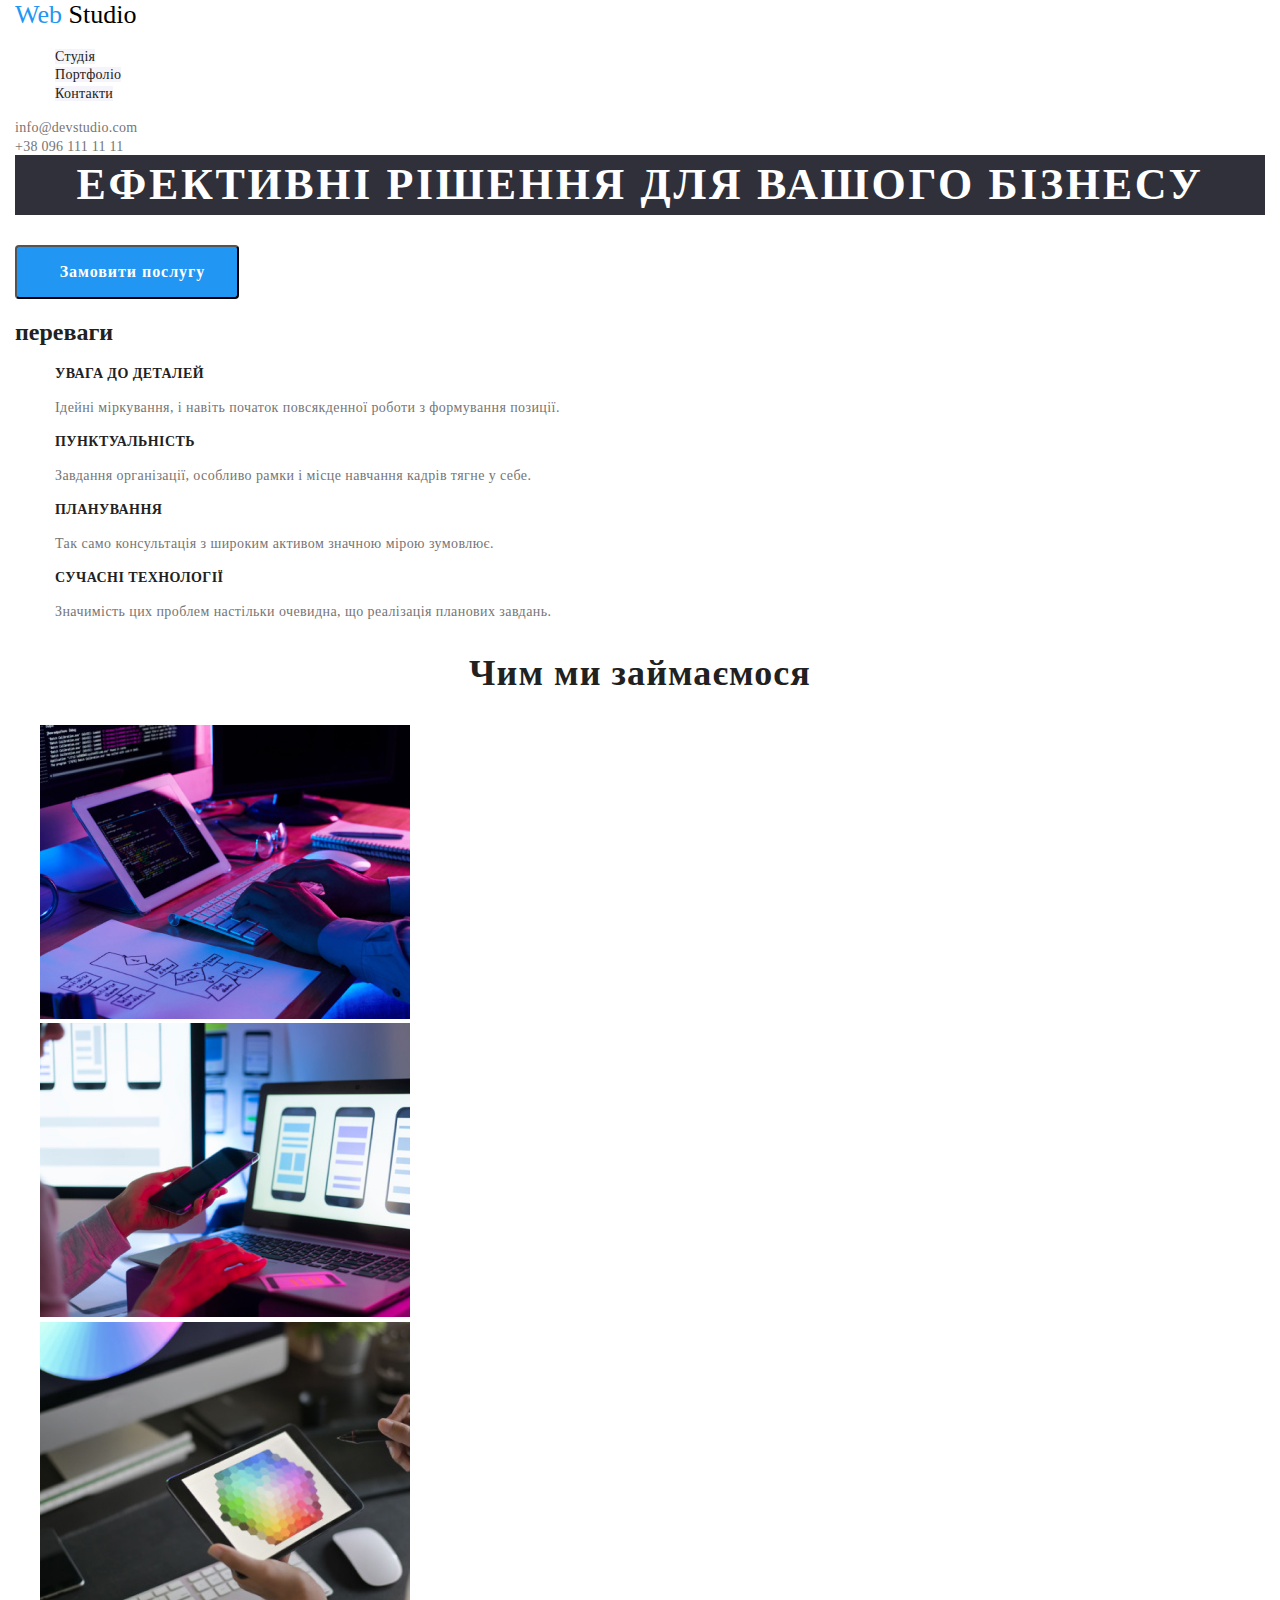
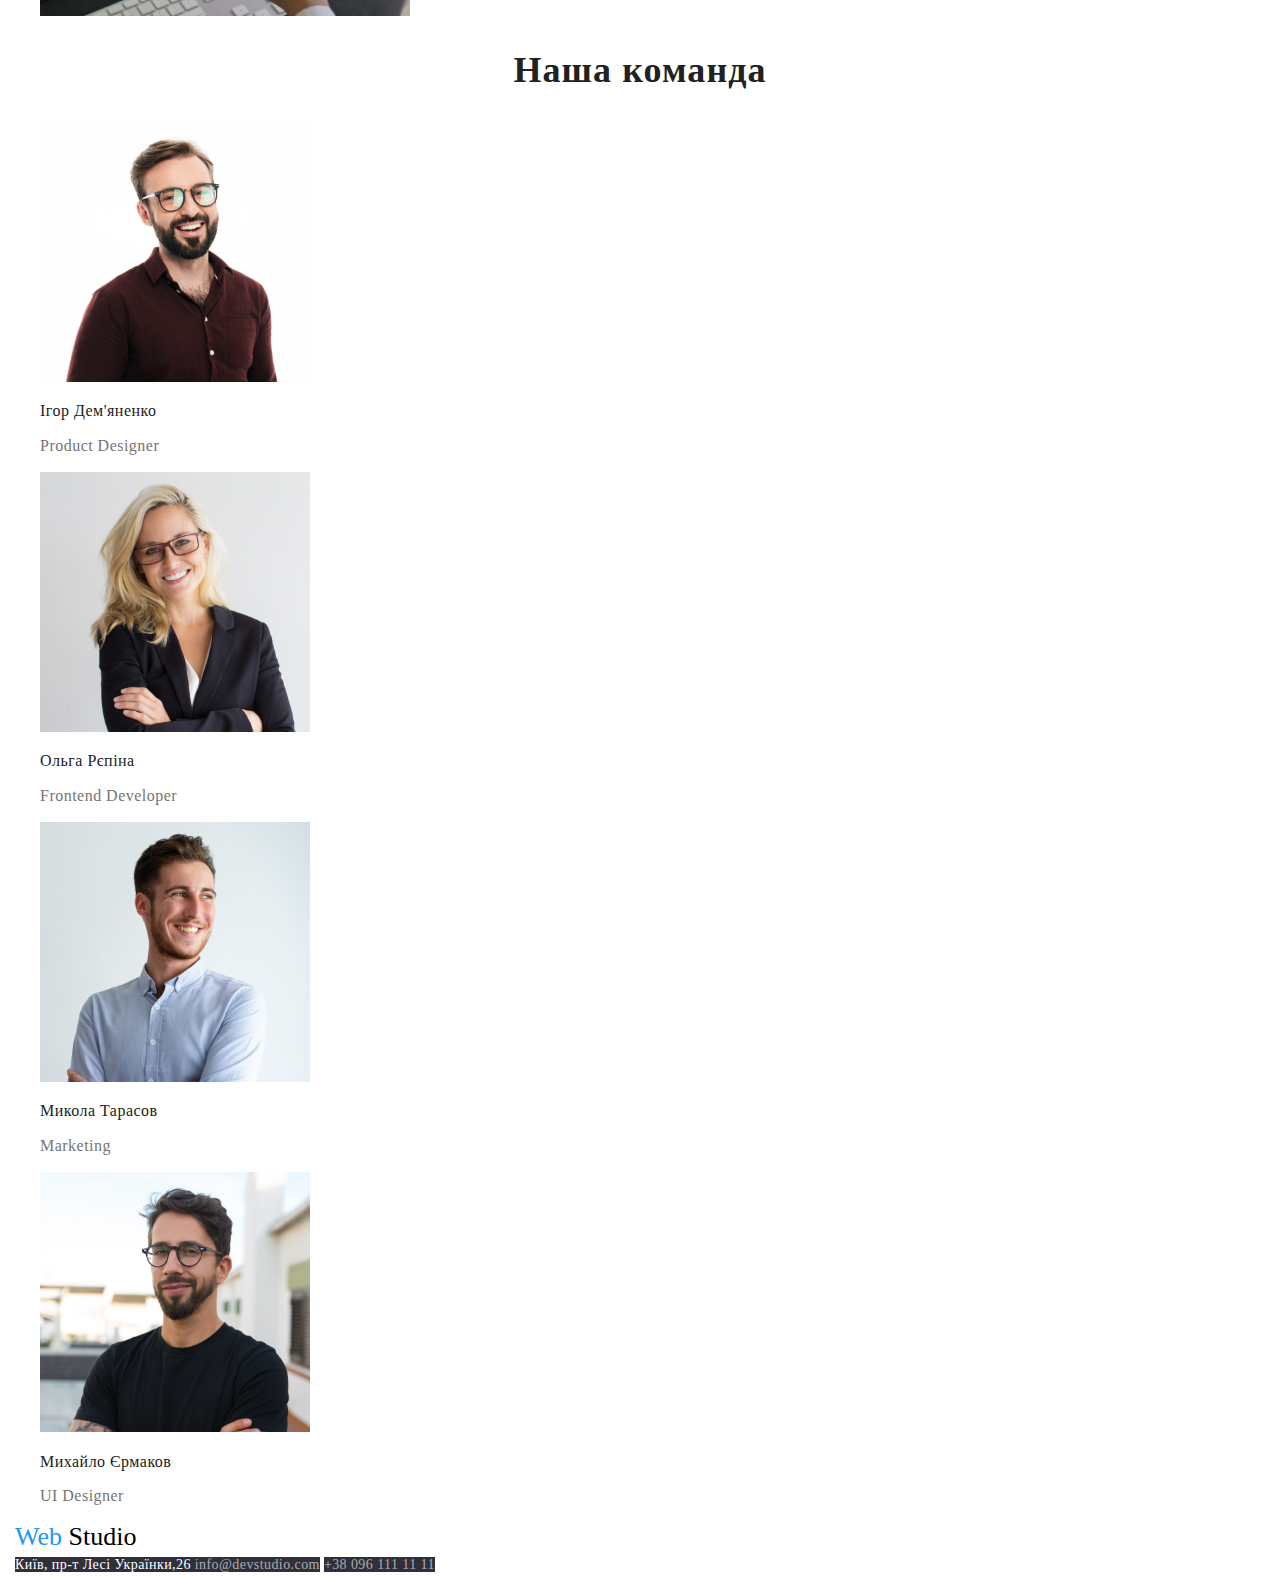
==== index.html @ aa2b613b "updated" ====
<!DOCTYPE html>
<html lang="uk">
  <head>
    <meta charset="UTF-8" />
    <meta http-equiv="X-UA-Compatible" content="IE=edge" />
    <meta name="viewport" content="width=device-width, initial-scale=1.0" />
    <title>студія</title>
    <link href="https://fonts.googleapis.com/css2?family=Raleway:wght@700&family=Roboto:wght@400;500;700;900&display=swap">
    <link rel="stylesheet" href=" https://cdnjs.cloudflare.com/ajax/libs/modern-normalize/1.1.0/modern-normalize.min.css">
    <link rel="stylesheet" href="./css/styles.css">
  </head>
  <body>
    <div class="container">
    <header class="header">
      <nav>
        <a href="/" class="logo-web"> Web <span class="logo-studio"> Studio</span></a>
        
        <ul class="navigation">
          <li><a href="#" class="item">Студія</a></li>
          <li><a href="./portfolio.html" class="item">Портфоліо</a></li>
          <li><a href="#" class="item">Контакти</a></li>
        </ul>
      </nav>
      <ul class="adress-header">
        <li><a href="mailto:" class="adress-item"> info@devstudio.com </a></li>
        <li><a href="tel:+380961111111" class="adress-item">+38 096 111 11 11</a></li>
      </ul>
    </header>
    </div>
    <main>
      <div class="hero">
        <section class="container">
          <h1 class="slogan">Ефективні рішення для вашого бізнесу</h1>
          <button type="button" class="main-button">Замовити послугу</button>
        </section>
      </div>
      <section class="preferens">
        <div class="container" >
        <h2>переваги</h2>
        <ul class="list-style">
          <li>
            <h3 class="caption">УВАГА ДО ДЕТАЛЕЙ</h3>
            <p class="text">Ідейні міркування, і навіть початок повсякденної роботи з формування позиції.</p>
          </li>
          <li>
            <h3 class="caption">ПУНКТУАЛЬНІСТЬ</h3>
            <p class="text">Завдання організації, особливо рамки і місце навчання кадрів тягне у себе.</p>
          </li>
          <li>
            <h3 class="caption">ПЛАНУВАННЯ</h3>
            <p class="text">Так само консультація з широким активом значною мірою зумовлює.</p>
          </li>
          <li>
            <h3 class="caption">СУЧАСНІ ТЕХНОЛОГІЇ</h3>
            <p class="text">Значимість цих проблем настільки очевидна, що реалізація планових завдань.</p>
          </li>
        </ul>
      </section>

      <section class="example">
        <h2 class="subtitle"> Чим ми займаємося</h2>
        <ul class="list-style">
          <li><img src="images/box1.jpg" alt="монітор, клавіатура" width="370" height="294" /></li>
          <li><img src="images/box2.jpg" alt="телефон і ноутбук" width="370" height="294" /></li>
          <li><img src="images/box3.jpg" alt="планшет" width="370" height="294" /></li>
        </ul>
      </section>
      <section class="team">
        <h2 class="submite-text">Наша команда</h2>
        <ul class="list-style">
          <li>
            <img src="images/teamcard1.jpg" alt="ігор дем'яненко" width="270" height="260" />
            <h3 class="headline">Ігор Дем'яненко</h3>
            <p class="headline-text">Product Designer</p>
          </li>
          <li>
            <img src="images/teamcard2.jpg" alt="ольга рєпіна" width="270" height="260" />
            <h3 class="headline">Ольга Рєпіна</h3>
            <p class="headline-text">Frontend Developer</p>
          </li>
          <li>
            <img src="images/teamcard3.jpg" alt="микола тарасов" width="270" height="260" />
            <h3 class="headline">Микола Тарасов</h3>
            <p class="headline-text">Marketing</p>
          </li>
          <li>
            <img src="images/teamcard4.jpg" alt="михайло єрмаков" width="270" height="260" />
            <h3 class="headline">Михайло Єрмаков</h3>
            <p class="headline-text">UI Designer</p>
          </li>
        </ul>
      </section>
    </main>
    </div>
    <footer class="footer">
      <div class="container">
      <a href="/" class="logo-web"> Web <span class="logo-studio"> Studio</span></a>
      <address>
        <a class="item-adress" href="#">Київ, пр-т Лесі Українки,26 </a>
        <a class="item-mail" href="mailto:">info@devstudio.com</a>
        <a class="item-tel" href="tel:+380961111111">+38 096 111 11 11</a>
        </div>
      </address>
    </footer>
   
  </body>
</html>
---- css/styles.css ----
html {
    box-sizing:border-box
}
*,
*::before,
*::after{
    box-sizing:inherit
}


:root { --brand-color: #2196F3; 
    --main-color: #212121;
    --wite-color: #FFFFFF;
}

.container {
    width: 1200;
    padding-left: 15px;
    padding-right: 15px;
    margin: 0;
}
.logo-web {
    color:var(--brand-color);
    font-family: "Raleway";
    font-size: 26px;
    line-height: 1.19;
    text-decoration: none;
    list-style: none;
}
.logo-studio {
    color: #000000;
    font-family: "Raleway"; 
    font-size: 26px;
    line-height: 1.19;
    text-decoration: none;
    list-style: none;
}
.navigation {
    text-decoration: none;
    list-style: none;
}
.navigation .item {
    color:var(--main-color);
    font-style: normal;
    font-weight: 500;
    font-size: 14px;
    line-height: 1.14;
    letter-spacing: 0.02em;    
}
.navigation .item:hover {
    color: var(--wite-color); 
    background-color: var(--brand-color);
 }
.navigation .item:focus {
    color: var(--wite-color);
    background-color: var(--brand-color); 
}
.adress-header{
    text-decoration: none;
    list-style: none;
    margin: 0;
    padding: 0;
}

.adress-header .adress-item {
    color: #757575;
    font-family: "Roboto";
    font-style: normal;
    font-size: 14px;
    line-height: 1.14;
    letter-spacing: 0.02em;
    font-weight: 500;
    text-decoration: none;
    list-style: none;
}

.adress-header .adress-item:hover {
    color: var(--brand-color);
}
.adress-header .adress-item:focus {
    color: var(--brand-color);
}
body {
    color: var(--main-color);
    font-family: "Roboto";
    sans-serif;
    margin: 0;
}

.slogan {
    color: var(--wite-color);
    background-color:
    #2F303A; 
    font-size: 44px;
    line-height: 1.36;
    text-align: center;
    letter-spacing: 0.06em;
    text-transform: uppercase;
    margin-top: 0;
    margin-bottom: 30px;
}
.main-button {
    color: var(--wite-color);
    background-color: var(--brand-color);
    cursor: pointer;
    font-size: 16px;
    font-weight: 700;
    line-height: 1.87;
    display: flex;
    align-items: center;
    text-align: center;
    letter-spacing: 0.06em;
    border-radius: 4px;
    padding-top: 10px;
    padding-right: 32px;
    padding-bottom: 10px;
    padding-left: 32pt;
    text-align: center;
}
.main-button:hover {
    color: var(--brand-color);
    background-color: var(--wite-color);
}
.main-button:focus {
    color: var(--brand-color);
    background-color: var(--wite-color);
}
.preferens {
    margin-top: 107px;
    margin-block-end: 0;
    margin-block-start: 0;
}
.list-style {
    list-style: none;  
}

.list {
    text-decoration: none;
}
.caption {
    color: var(--main-color);
    font-size: 14px;
    line-height: 1.14;
    letter-spacing: 0.03em;
    text-transform: uppercase;
    text-decoration: none;
    list-style: none;
}
.text {
    color: #757575;
    font-size: 14px;
    line-height: 1.71;
    letter-spacing: 0.03em;
    text-decoration: none;
    list-style: none;
}
.example {
    margin-top: 118px;
    margin-block-end: 0;
    margin-block-start: 0;
}
.subtitle {
    color: var(--main-color);
    font-size: 36px;
    line-height: 1.16;
    text-align: center;
    letter-spacing: 0.03em;
    text-decoration: none;
    list-style: none;
}
.submite-text {
    color:var(--main-color);
    font-size: 36px;
    line-height: 1.16;
    text-align: center;
    letter-spacing: 0.03em;
    text-decoration: none;
    list-style: none;
}
.team {
margin-top:94px;
margin-block-end: 0;
margin-block-start: 0;

}
 .headline {
    color: var(--main-color);
    font-size: 16px;
    font-weight: 500;
    line-height: 1.18;
    letter-spacing: 0.03em;
    text-decoration: none;
    list-style: none;
}
 .headline-text {
    color: #757575; 
    font-size: 16px;
    font-weight: 400;
    line-height: 1.18;
    letter-spacing: 0.03em;
    
}

button {
    font-family: inherit;
}

.item {
    color: var(--main-color);
    background-color: #F5F4FA;
    cursor: pointer;
    font-size: 16px;
    line-height: 1.62;
    letter-spacing: 0.03em;
    text-decoration: none;
    list-style: none;
}

.item:hover {
    color: var(--wite-color);
    background-color: var(--brand-color);
}

.item:focus {
    color:var(--wite-color);
    background-color: var(--brand-color);
}
.filter .filter-item { 
    color: var(--main-color);
    background-color: 
    #F5F4FA; 
    cursor: pointer;
    font-size: 16px;
    font-weight: 500;
    line-height: 1.62;
    text-align: center;
    letter-spacing: 0.03em;
    border-radius: 4px;
    padding-top: 6px;
    padding-right: 22px;
    padding-bottom: 6px;
    padding-left: 22pt;
    text-align: center;
   
}

.filter .filter-item:hover {
    color: var(--wite-color);
     background-color: var(--brand-color);
}
.filter .filter-item:focus {
    color: var(--wite-color);
    background-color: var(--brand-color);
}
.info .info-title {
    color: var(--main-color);
    font-size: 18px;
    line-height: 2;
    letter-spacing: 0.06em;
    text-decoration: none;
    list-style: none;
}
.info .info-text {
    color: #757575;
    font-size: 16px;
    line-height: 1.87;
    letter-spacing: 0.03em;
}
    
.footer {
    margin: 0;
}
.item-adress {
    color: var(--wite-color);
    background: #2F303A;
    font-style: normal;
    
    font-size: 14px;
    line-height: 1.71;
    letter-spacing: 0.03em;
    text-decoration: none;
    list-style: none;
}
.item-mail {
    color: rgba(255, 255, 255, 0.6);
    background: #2F303A;
    font-style: normal;
    font-size: 14px;
    line-height: 1.71;
    letter-spacing: 0.03em;
    text-decoration: none;
    list-style: none;
}
    
.item-tel {
    color: rgba(255, 255, 255, 0.6);
    background: #2F303A;
    font-style: normal;
    font-size: 14px;
    line-height: 1.71;
    letter-spacing: 0.03em;
    text-decoration: none;
    list-style: none;
}
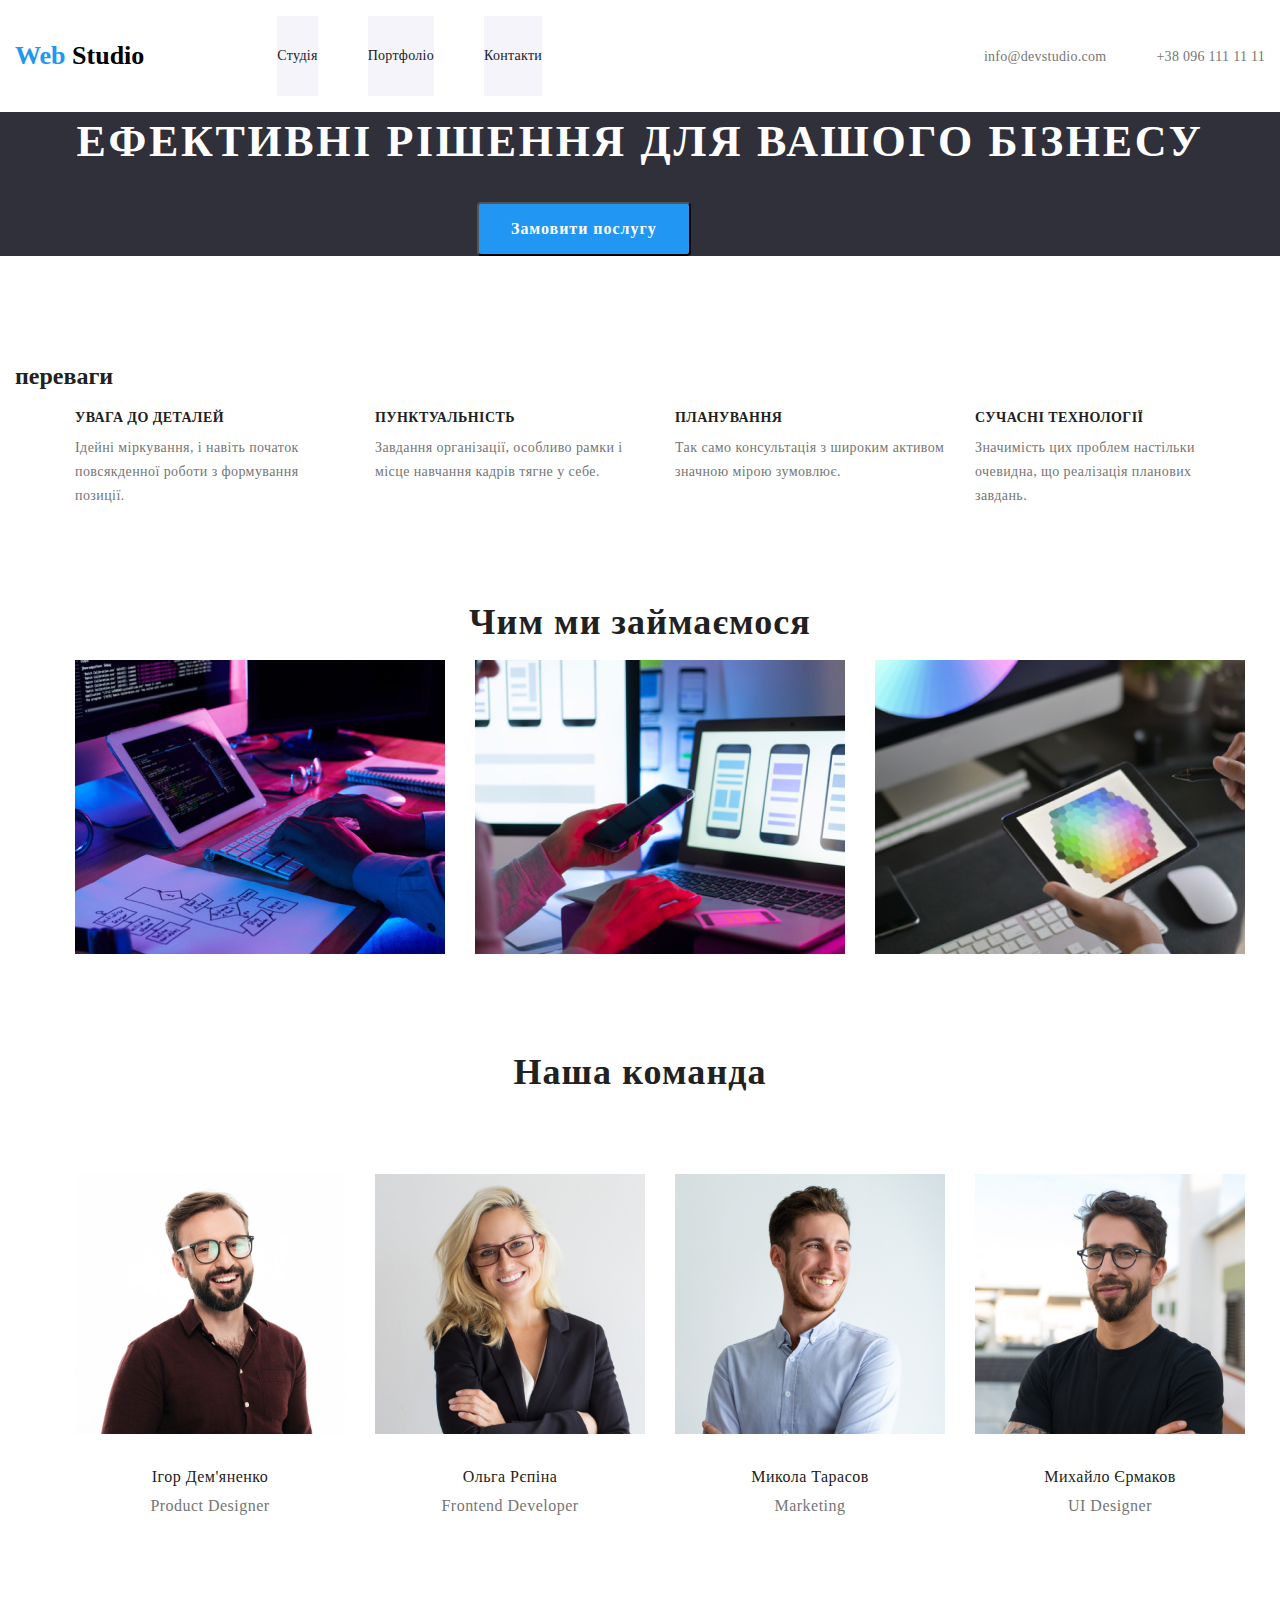
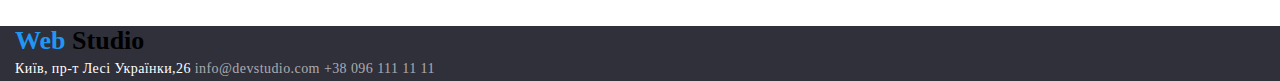
==== commit c51adfa6: "hw3" ====
--- a/index.html
+++ b/index.html
@@ -10,54 +10,62 @@
     <link rel="stylesheet" href="./css/styles.css">
   </head>
   <body>
-    <div class="container">
+    
     <header class="header">
-      <nav>
+      <div class="container">
+      <nav class="main-nav">
         <a href="/" class="logo-web"> Web <span class="logo-studio"> Studio</span></a>
         
         <ul class="navigation">
-          <li><a href="#" class="item">Студія</a></li>
-          <li><a href="./portfolio.html" class="item">Портфоліо</a></li>
-          <li><a href="#" class="item">Контакти</a></li>
+          <li class="navigation-item"><a href="#" class="item">Студія</a></li>
+          <li class="navigation-item"><a href="./portfolio.html" class="item">Портфоліо</a></li>
+          <li class="navigation-item"><a href="#" class="item">Контакти</a></li>
         </ul>
+     
+      <ul class="adress-header">
+        <li class="navigation-item"><a href="mailto:" class="adress-item"> info@devstudio.com </a></li>
+        <li class="navigation-item"><a href="tel:+380961111111" class="adress-item">+38 096 111 11 11</a></li>
+      </ul>
       </nav>
-      <ul class="adress-header">
-        <li><a href="mailto:" class="adress-item"> info@devstudio.com </a></li>
-        <li><a href="tel:+380961111111" class="adress-item">+38 096 111 11 11</a></li>
-      </ul>
+      </div>
     </header>
-    </div>
+   
     <main>
-      <div class="hero">
-        <section class="container">
+      
+      
+        <section class="hero">
+          <div class="container, hero-title">
           <h1 class="slogan">Ефективні рішення для вашого бізнесу</h1>
           <button type="button" class="main-button">Замовити послугу</button>
+        </div>
         </section>
-      </div>
+     
       <section class="preferens">
-        <div class="container" >
+        <div class="container container-preferens" >
         <h2>переваги</h2>
         <ul class="list-style">
-          <li>
+          <li class="caption-text">
             <h3 class="caption">УВАГА ДО ДЕТАЛЕЙ</h3>
             <p class="text">Ідейні міркування, і навіть початок повсякденної роботи з формування позиції.</p>
           </li>
-          <li>
+          <li class="caption-text">
             <h3 class="caption">ПУНКТУАЛЬНІСТЬ</h3>
             <p class="text">Завдання організації, особливо рамки і місце навчання кадрів тягне у себе.</p>
           </li>
-          <li>
+          <li class="caption-text">
             <h3 class="caption">ПЛАНУВАННЯ</h3>
             <p class="text">Так само консультація з широким активом значною мірою зумовлює.</p>
           </li>
-          <li>
+          <li class="caption-text">
             <h3 class="caption">СУЧАСНІ ТЕХНОЛОГІЇ</h3>
             <p class="text">Значимість цих проблем настільки очевидна, що реалізація планових завдань.</p>
           </li>
         </ul>
+        </div>
       </section>
 
-      <section class="example">
+      <div class="container">
+      <section class="example container-example">
         <h2 class="subtitle"> Чим ми займаємося</h2>
         <ul class="list-style">
           <li><img src="images/box1.jpg" alt="монітор, клавіатура" width="370" height="294" /></li>
@@ -65,42 +73,45 @@
           <li><img src="images/box3.jpg" alt="планшет" width="370" height="294" /></li>
         </ul>
       </section>
+      </div>
       <section class="team">
+        <div class="container container-team">
         <h2 class="submite-text">Наша команда</h2>
         <ul class="list-style">
-          <li>
+          <li class="card">
             <img src="images/teamcard1.jpg" alt="ігор дем'яненко" width="270" height="260" />
             <h3 class="headline">Ігор Дем'яненко</h3>
             <p class="headline-text">Product Designer</p>
           </li>
-          <li>
+          <li class="card">
             <img src="images/teamcard2.jpg" alt="ольга рєпіна" width="270" height="260" />
             <h3 class="headline">Ольга Рєпіна</h3>
             <p class="headline-text">Frontend Developer</p>
           </li>
-          <li>
+          <li class="card">
             <img src="images/teamcard3.jpg" alt="микола тарасов" width="270" height="260" />
             <h3 class="headline">Микола Тарасов</h3>
             <p class="headline-text">Marketing</p>
           </li>
-          <li>
+          <li class="card">
             <img src="images/teamcard4.jpg" alt="михайло єрмаков" width="270" height="260" />
             <h3 class="headline">Михайло Єрмаков</h3>
             <p class="headline-text">UI Designer</p>
           </li>
         </ul>
+        </div>
       </section>
     </main>
-    </div>
+    
     <footer class="footer">
       <div class="container">
       <a href="/" class="logo-web"> Web <span class="logo-studio"> Studio</span></a>
-      <address>
+      <address class="address-list">
         <a class="item-adress" href="#">Київ, пр-т Лесі Українки,26 </a>
         <a class="item-mail" href="mailto:">info@devstudio.com</a>
         <a class="item-tel" href="tel:+380961111111">+38 096 111 11 11</a>
-        </div>
       </address>
+      </div>
     </footer>
    
   </body>
--- a/css/styles.css
+++ b/css/styles.css
@@ -18,6 +18,11 @@
     padding-left: 15px;
     padding-right: 15px;
     margin: 0;
+    outline: tomato;
+}
+.main-nav {
+    display: flex;
+    align-items: center;
 }
 .logo-web {
     color:var(--brand-color);
@@ -26,6 +31,7 @@
     line-height: 1.19;
     text-decoration: none;
     list-style: none;
+    font-weight: 700;
 }
 .logo-studio {
     color: #000000;
@@ -34,19 +40,30 @@
     line-height: 1.19;
     text-decoration: none;
     list-style: none;
+    font-weight: 700;
 }
 .navigation {
-    text-decoration: none;
-    list-style: none;
-}
-.navigation .item {
-    color:var(--main-color);
-    font-style: normal;
-    font-weight: 500;
-    font-size: 14px;
-    line-height: 1.14;
-    letter-spacing: 0.02em;    
-}
+    display: flex;
+    text-decoration: none;
+    list-style: none;
+    margin-left: 93px;
+}
+
+.navigation .navigation-item:not(:last-child) {
+    margin-right: 50px;
+}
+ .navigation-item .item {
+       display: block;
+     color: var(--main-color);
+     font-style: normal;
+     font-weight: 500;
+     font-size: 14px;
+     line-height: 1.14;
+     letter-spacing: 0.02em;
+     padding-top: 32px;
+     padding-bottom: 32px;
+
+ }
 .navigation .item:hover {
     color: var(--wite-color); 
     background-color: var(--brand-color);
@@ -55,11 +72,16 @@
     color: var(--wite-color);
     background-color: var(--brand-color); 
 }
+
 .adress-header{
-    text-decoration: none;
-    list-style: none;
-    margin: 0;
+    display: flex;
+    text-decoration: none;
+    list-style: none;
+    margin-left: auto;
     padding: 0;
+}
+.adress-header .navigation-item +.navigation-item {
+    margin-left: 50px;
 }
 
 .adress-header .adress-item {
@@ -80,6 +102,8 @@
 .adress-header .adress-item:focus {
     color: var(--brand-color);
 }
+/*-----------------------------------------body----------------*/
+
 body {
     color: var(--main-color);
     font-family: "Roboto";
@@ -87,19 +111,30 @@
     margin: 0;
 }
 
+
+
+.hero .hero-title {
+    text-align: center;
+    background: #2F303A;
+    
+
+    
+}
 .slogan {
-    color: var(--wite-color);
-    background-color:
-    #2F303A; 
+    display: inline;
+    color: var(--wite-color);
     font-size: 44px;
     line-height: 1.36;
     text-align: center;
     letter-spacing: 0.06em;
     text-transform: uppercase;
-    margin-top: 0;
-    margin-bottom: 30px;
+    margin-top: 00px;
+    margin-right: 0px;
+    margin-left: 0px;
+    margin-bottom: 0px;
 }
 .main-button {
+    display: block;
     color: var(--wite-color);
     background-color: var(--brand-color);
     cursor: pointer;
@@ -108,14 +143,16 @@
     line-height: 1.87;
     display: flex;
     align-items: center;
-    text-align: center;
     letter-spacing: 0.06em;
     border-radius: 4px;
     padding-top: 10px;
     padding-right: 32px;
     padding-bottom: 10px;
-    padding-left: 32pt;
-    text-align: center;
+    padding-left: 32px;
+    text-align: center;
+    margin-top: 30px;
+    margin-right: 477px;
+    margin-left: 477px;
 }
 .main-button:hover {
     color: var(--brand-color);
@@ -125,48 +162,76 @@
     color: var(--brand-color);
     background-color: var(--wite-color);
 }
-.preferens {
+.container-preferens {
     margin-top: 107px;
+    margin-bottom: 0px; 
+}
+.caption {
+    margin-top: 0px;
+    margin-bottom: 10px;
+}
+
+.headline {
+    margin-top: 30px
+margin-bottom: 10px;
+}
+
+.container-example {
+    margin-top: 94px;
+    margin-bottom: 0px;
+}
+.container-team {
+    margin-top: 94px;
+    margin-bottom: 0px;
+}
+.list-style {
+    display: flex;
+    list-style: none; 
+    gap: 30px;
+
+}
+
+.list {
+    text-decoration: none;  
+}
+.caption-text {
+    display: block;
+    width: 270px;
+}
+.caption {
+    color: var(--main-color);
+    font-size: 14px;
+    line-height: 1.14;
+    letter-spacing: 0.03em;
+    text-transform: uppercase;
+    text-decoration: none;
+    list-style: none;
+    text-align: left;
+}
+.text {
+    color: #757575;
+    font-size: 14px;
+    line-height: 1.71;
+    letter-spacing: 0.03em;
+    text-decoration: none;
+    list-style: none;
+    margin-top: 10px;
+    margin-bottom: 0;
+    text-align: left;
+}
+
+   
+.subtitle {
+   
+    color: var(--main-color);
+    font-size: 36px;
+    line-height: 1.16;
+    text-align: center;
+    letter-spacing: 0.03em;
+    text-decoration: none;
+    list-style: none;
     margin-block-end: 0;
     margin-block-start: 0;
-}
-.list-style {
-    list-style: none;  
-}
-
-.list {
-    text-decoration: none;
-}
-.caption {
-    color: var(--main-color);
-    font-size: 14px;
-    line-height: 1.14;
-    letter-spacing: 0.03em;
-    text-transform: uppercase;
-    text-decoration: none;
-    list-style: none;
-}
-.text {
-    color: #757575;
-    font-size: 14px;
-    line-height: 1.71;
-    letter-spacing: 0.03em;
-    text-decoration: none;
-    list-style: none;
-}
-.example {
-    margin-top: 118px;
-    margin-block-end: 0;
-    margin-block-start: 0;
-}
-.subtitle {
-    color: var(--main-color);
-    font-size: 36px;
-    line-height: 1.16;
-    text-align: center;
-    letter-spacing: 0.03em;
-    text-decoration: none;
-    list-style: none;
 }
 .submite-text {
     color:var(--main-color);
@@ -178,12 +243,13 @@
     list-style: none;
 }
 .team {
-margin-top:94px;
-margin-block-end: 0;
-margin-block-start: 0;
+    margin-top:94px;
+    margin-block-end: 0;
+    margin-block-start: 0;
 
 }
  .headline {
+    text-align: center;
     color: var(--main-color);
     font-size: 16px;
     font-weight: 500;
@@ -191,16 +257,29 @@
     letter-spacing: 0.03em;
     text-decoration: none;
     list-style: none;
+    margin-top: 30px;
+    margin-bottom: 10px;
 }
  .headline-text {
+    text-align: center;
     color: #757575; 
     font-size: 16px;
     font-weight: 400;
     line-height: 1.18;
     letter-spacing: 0.03em;
-    
-}
-
+    margin-top: 0px;
+    margin-bottom: 0px;
+    
+}
+.card {
+    margin-top: 50px;
+    margin-bottom: 94px;
+}
+
+.container-main { 
+    margin-top: 94px;
+    margin-bottom: 94px;
+}
 button {
     font-family: inherit;
 }
@@ -241,9 +320,31 @@
     padding-bottom: 6px;
     padding-left: 22pt;
     text-align: center;
+    margin-right: 8px;
+  
    
 }
 
+
+.list-filter .filter {
+    text-decoration: none;
+    list-style: none;
+        
+}
+
+.list-filter{
+    display: flex;
+    align-items: center;  
+    justify-content: center;
+    
+}
+
+
+.list-filter .filter:not(:last-child) {
+    margin-right: 8px;
+}
+
+
 .filter .filter-item:hover {
     color: var(--wite-color);
      background-color: var(--brand-color);
@@ -251,6 +352,23 @@
 .filter .filter-item:focus {
     color: var(--wite-color);
     background-color: var(--brand-color);
+}
+.list-style {
+    display: flex;
+    flex-wrap: wrap;
+    text-align: center;
+    justify-content: center;
+}
+
+.info-title {
+    margin-top: 20px;
+    margin-bottom: 4px;
+    text-align: center;
+}
+.info-text {
+    margin-top: 0px;
+    margin-bottom: 20px;
+    text-align: center;
 }
 .info .info-title {
     color: var(--main-color);
@@ -301,4 +419,8 @@
     letter-spacing: 0.03em;
     text-decoration: none;
     list-style: none;
-}+}
+.footer {
+    background: #2F303A;
+    display: block;
+}
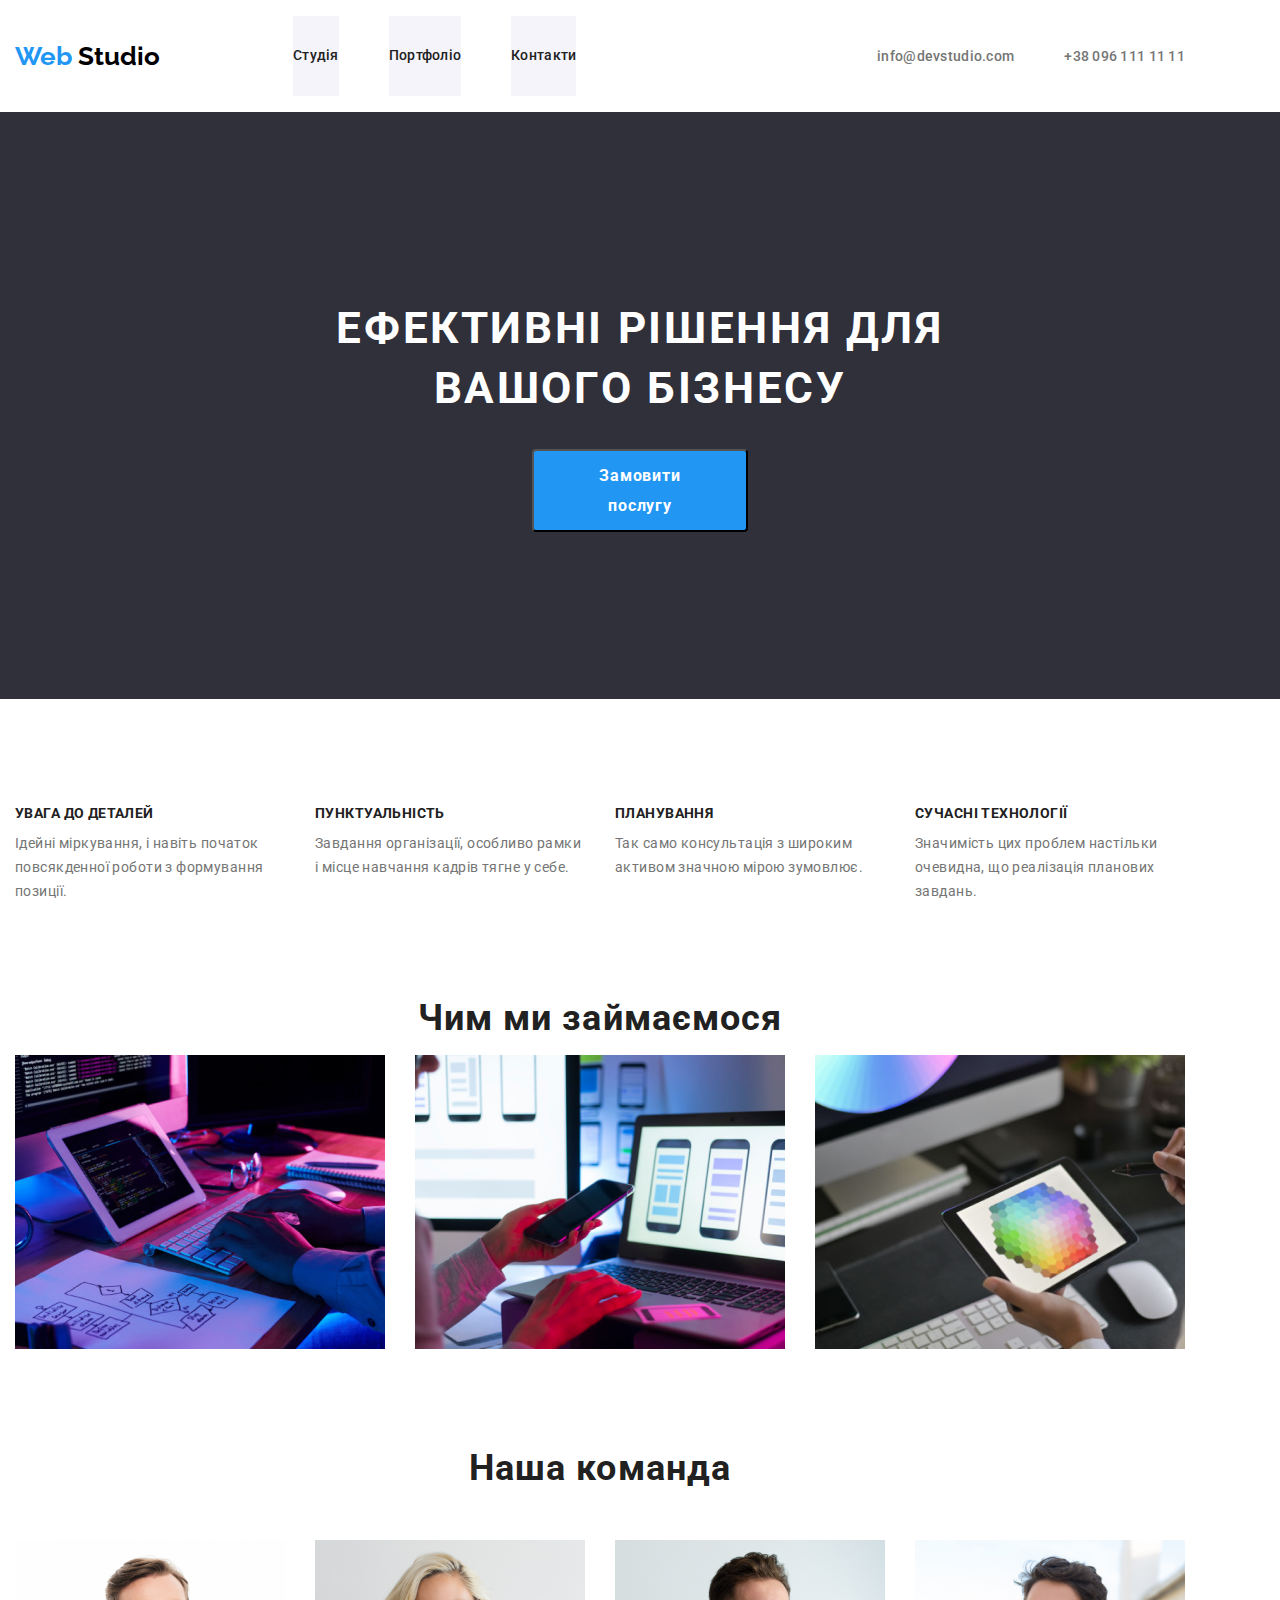
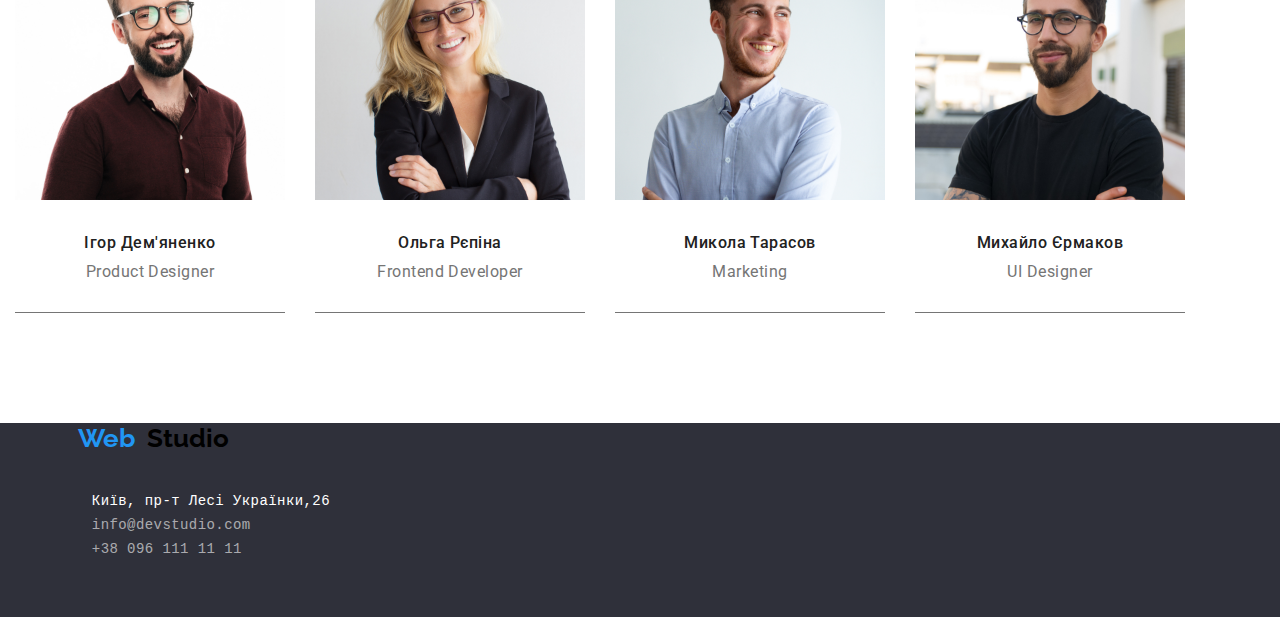
==== commit 0399cf64: "new work" ====
--- a/index.html
+++ b/index.html
@@ -5,45 +5,41 @@
     <meta http-equiv="X-UA-Compatible" content="IE=edge" />
     <meta name="viewport" content="width=device-width, initial-scale=1.0" />
     <title>студія</title>
-    <link href="https://fonts.googleapis.com/css2?family=Raleway:wght@700&family=Roboto:wght@400;500;700;900&display=swap">
+    <link rel="stylesheet" href="https://fonts.googleapis.com/css2?family=Raleway:wght@700&family=Roboto:wght@400;500;700;900&display=swap">
     <link rel="stylesheet" href=" https://cdnjs.cloudflare.com/ajax/libs/modern-normalize/1.1.0/modern-normalize.min.css">
     <link rel="stylesheet" href="./css/styles.css">
   </head>
   <body>
+    <div class="container container-body">
+      <header class="header">
+        <nav class="main-nav">
+          <a href="/" class="logo-web"> Web <span class="logo-studio"> Studio</span></a>
     
-    <header class="header">
-      <div class="container">
-      <nav class="main-nav">
-        <a href="/" class="logo-web"> Web <span class="logo-studio"> Studio</span></a>
-        
-        <ul class="navigation">
-          <li class="navigation-item"><a href="#" class="item">Студія</a></li>
-          <li class="navigation-item"><a href="./portfolio.html" class="item">Портфоліо</a></li>
-          <li class="navigation-item"><a href="#" class="item">Контакти</a></li>
-        </ul>
-     
-      <ul class="adress-header">
-        <li class="navigation-item"><a href="mailto:" class="adress-item"> info@devstudio.com </a></li>
-        <li class="navigation-item"><a href="tel:+380961111111" class="adress-item">+38 096 111 11 11</a></li>
-      </ul>
-      </nav>
-      </div>
-    </header>
-   
+          <ul class="navigation">
+            <li class="navigation-item"> <a href="#" class="item">Студія</a></li>
+            <li class="navigation-item"><a href="./index.html" class="item">Портфоліо</a></li>
+            <li class="navigation-item"><a href="#" class="item">Контакти</a></li>
+          </ul>
+    
+          <ul class="adress-header">
+            <li class="navigation-item"><a href="mailto:" class="adress-item"> info@devstudio.com </a></li>
+            <li class="navigation-item"><a href="tel:+380961111111" class="adress-item">+38 096 111 11 11</a></li>
+          </ul>
+        </nav>
+      </header>
+    </div>
     <main>
-      
-      
         <section class="hero">
-          <div class="container, hero-title">
+          <div class="container, hero-container">
           <h1 class="slogan">Ефективні рішення для вашого бізнесу</h1>
           <button type="button" class="main-button">Замовити послугу</button>
         </div>
         </section>
-     
-      <section class="preferens">
-        <div class="container container-preferens" >
-        <h2>переваги</h2>
-        <ul class="list-style">
+     <!-------------------------PREFERENS----------------->
+        <section class="preferens">
+        <div class="container">
+        <h2 class="hide">переваги</h2>
+        <ul class="list-preferens">
           <li class="caption-text">
             <h3 class="caption">УВАГА ДО ДЕТАЛЕЙ</h3>
             <p class="text">Ідейні міркування, і навіть початок повсякденної роботи з формування позиції.</p>
@@ -63,19 +59,23 @@
         </ul>
         </div>
       </section>
-
-      <div class="container">
+      
+     <!----------------------------EXAMPLE----------------->
       <section class="example container-example">
+        <div class="container">
         <h2 class="subtitle"> Чим ми займаємося</h2>
-        <ul class="list-style">
-          <li><img src="images/box1.jpg" alt="монітор, клавіатура" width="370" height="294" /></li>
-          <li><img src="images/box2.jpg" alt="телефон і ноутбук" width="370" height="294" /></li>
-          <li><img src="images/box3.jpg" alt="планшет" width="370" height="294" /></li>
+        <ul class="list-example">
+          <li class="image-example"><img src="images/box1.jpg" alt="монітор, клавіатура" width="370" height="294" /></li>
+          <li class="image-example"><img src="images/box2.jpg" alt="телефон і ноутбук" width="370" height="294" /></li>
+          <li class="image-example"><img src="images/box3.jpg" alt="планшет" width="370" height="294" /></li>
         </ul>
-      </section>
-      </div>
-      <section class="team">
-        <div class="container container-team">
+        </div>
+        </section>
+      
+    <!----------------------------TEAM----------------->
+        <section class="team, container-team">
+        <div class="container ">
+        
         <h2 class="submite-text">Наша команда</h2>
         <ul class="list-style">
           <li class="card">
@@ -100,19 +100,21 @@
           </li>
         </ul>
         </div>
-      </section>
+      </section> 
     </main>
     
     <footer class="footer">
-      <div class="container">
+      <div class="container"> 
+        <pre>
       <a href="/" class="logo-web"> Web <span class="logo-studio"> Studio</span></a>
       <address class="address-list">
         <a class="item-adress" href="#">Київ, пр-т Лесі Українки,26 </a>
         <a class="item-mail" href="mailto:">info@devstudio.com</a>
         <a class="item-tel" href="tel:+380961111111">+38 096 111 11 11</a>
       </address>
+      </pre>
       </div>
     </footer>
-   
+
   </body>
 </html>
--- a/css/styles.css
+++ b/css/styles.css
@@ -14,12 +14,19 @@
 }
 
 .container {
-    width: 1200;
+    width: 1200px;
     padding-left: 15px;
     padding-right: 15px;
     margin: 0;
-    outline: tomato;
-}
+}
+
+body {
+    color: var(--main-color);
+    font-family: "Roboto";
+    sans-serif;
+    margin: 0;
+}
+
 .main-nav {
     display: flex;
     align-items: center;
@@ -56,6 +63,7 @@
        display: block;
      color: var(--main-color);
      font-style: normal;
+     font-family: "Roboto";
      font-weight: 500;
      font-size: 14px;
      line-height: 1.14;
@@ -102,39 +110,31 @@
 .adress-header .adress-item:focus {
     color: var(--brand-color);
 }
-/*-----------------------------------------body----------------*/
-
-body {
-    color: var(--main-color);
-    font-family: "Roboto";
-    sans-serif;
-    margin: 0;
-}
-
-
-
-.hero .hero-title {
-    text-align: center;
+/*-----------------------------------------HERO----------------*/
+
+.hero {
     background: #2F303A;
-    
-
-    
-}
+}
+.hero-container {
+    height: 587px;
+}
+
 .slogan {
-    display: inline;
     color: var(--wite-color);
     font-size: 44px;
     line-height: 1.36;
     text-align: center;
     letter-spacing: 0.06em;
     text-transform: uppercase;
-    margin-top: 00px;
-    margin-right: 0px;
-    margin-left: 0px;
-    margin-bottom: 0px;
+    margin-right: auto ;
+    margin-left:auto;
+    margin-top: 0;
+    margin-right: auto;
+    margin-bottom: auto;
+    width: 696px;
+    padding-top: 187px;
 }
 .main-button {
-    display: block;
     color: var(--wite-color);
     background-color: var(--brand-color);
     cursor: pointer;
@@ -151,8 +151,11 @@
     padding-left: 32px;
     text-align: center;
     margin-top: 30px;
-    margin-right: 477px;
-    margin-left: 477px;
+    margin-bottom: 0px;
+    margin-right: auto;
+    margin-left:  auto;
+    width: 216px;
+    
 }
 .main-button:hover {
     color: var(--brand-color);
@@ -162,7 +165,14 @@
     color: var(--brand-color);
     background-color: var(--wite-color);
 }
-.container-preferens {
+
+.hide {
+    display: none;
+}
+
+
+/*---------------------------------------PREFERENTS---------------*/
+.preferens {
     margin-top: 107px;
     margin-bottom: 0px; 
 }
@@ -171,33 +181,23 @@
     margin-bottom: 10px;
 }
 
-.headline {
-    margin-top: 30px
-margin-bottom: 10px;
-}
-
-.container-example {
-    margin-top: 94px;
-    margin-bottom: 0px;
-}
-.container-team {
-    margin-top: 94px;
-    margin-bottom: 0px;
-}
-.list-style {
-    display: flex;
-    list-style: none; 
-    gap: 30px;
-
-}
-
-.list {
-    text-decoration: none;  
-}
+
+
+.list-preferens {
+    display: flex;
+    padding: 0;
+    margin: 0;
+}
+
 .caption-text {
     display: block;
     width: 270px;
 }
+
+.caption-text:not(:last-child) {
+    margin-right: 30px;
+}
+
 .caption {
     color: var(--main-color);
     font-size: 14px;
@@ -208,6 +208,7 @@
     list-style: none;
     text-align: left;
 }
+
 .text {
     color: #757575;
     font-size: 14px;
@@ -215,14 +216,21 @@
     letter-spacing: 0.03em;
     text-decoration: none;
     list-style: none;
-    margin-top: 10px;
+    margin-top: 0;
     margin-bottom: 0;
     text-align: left;
 }
 
-   
+
+/*---------------------------------------EXAMPLE---------------*/
+
+
+.container-example {
+    margin-top: 94px;
+    margin-bottom: 0px;
+}
 .subtitle {
-   
+
     color: var(--main-color);
     font-size: 36px;
     line-height: 1.16;
@@ -232,7 +240,47 @@
     list-style: none;
     margin-block-end: 0;
     margin-block-start: 0;
-}
+    margin-bottom: 16px;
+}
+
+.list-example {
+    display: flex;
+    flex-wrap: wrap;
+    text-align: center;
+    justify-content: center;
+    margin: 0;
+    padding: 0;
+    text-decoration: none;
+    list-style: none;
+}
+.image-example:not(:last-child) {
+    margin-right: 30px; 
+}
+
+/*---------------------------------------TEAM---------------*/
+.container-team {
+    margin-top: 94px;
+    margin-bottom: 0px;
+}
+
+.list-style {
+    display: flex;
+    flex-wrap: wrap;
+    text-align: center;
+    justify-content: center;
+    margin-top: 50px;
+    margin-bottom: 0;
+    padding-top: 0;
+    padding-left: 0;
+    padding-left: 0;
+    padding-bottom: 94px;
+    text-decoration: none;
+    list-style: none;
+}
+.headline {
+    margin-top: 30px margin-bottom: 10px;
+}
+
 .submite-text {
     color:var(--main-color);
     font-size: 36px;
@@ -241,11 +289,15 @@
     letter-spacing: 0.03em;
     text-decoration: none;
     list-style: none;
-}
+    padding: 0;
+    margin: 0;
+}
+
+
 .team {
-    margin-top:94px;
-    margin-block-end: 0;
-    margin-block-start: 0;
+    margin-top:  94px;
+    margin-bottom:  0;
+   
 
 }
  .headline {
@@ -268,18 +320,25 @@
     line-height: 1.18;
     letter-spacing: 0.03em;
     margin-top: 0px;
-    margin-bottom: 0px;
+    margin-bottom: 30px;
     
 }
 .card {
-    margin-top: 50px;
-    margin-bottom: 94px;
-}
-
-.container-main { 
+border-bottom-width: 1px;
+border-bottom-style: solid;
+border-bottom-color: #757575;
+}
+
+.card:not(:last-child) {
+    margin-right: 30px;
+}
+
+
+/*----------------------PORTFOLIO-------------------*/
+.filter-main {
     margin-top: 94px;
     margin-bottom: 94px;
-}
+    }
 button {
     font-family: inherit;
 }
@@ -321,25 +380,24 @@
     padding-left: 22pt;
     text-align: center;
     margin-right: 8px;
-  
    
 }
 
 
-.list-filter .filter {
-    text-decoration: none;
-    list-style: none;
-        
-}
-
-.list-filter{
+.list-filter {
     display: flex;
     align-items: center;  
     justify-content: center;
-    
-}
-
-
+    text-decoration: none;
+    list-style: none;
+    padding: 0;
+    
+}
+
+.filter {
+    margin: 0;
+
+}
 .list-filter .filter:not(:last-child) {
     margin-right: 8px;
 }
@@ -353,22 +411,50 @@
     color: var(--wite-color);
     background-color: var(--brand-color);
 }
-.list-style {
+.filter-example {
     display: flex;
     flex-wrap: wrap;
     text-align: center;
     justify-content: center;
-}
-
-.info-title {
+    margin-top: 50px;
+    margin-bottom: 0;
+    padding-top: 0;
+    padding-left: 0;
+    padding-left: 0;
+    padding-bottom: 94px;
+    text-decoration: none;
+    list-style: none;
+   
+}
+.info {
+    margin-right: 30px;
+    margin-bottom: 30px;
+    border-bottom-width: 1px;
+    border-bottom-style: solid;
+    border-bottom-color: #757575;
+    text-decoration: none;
+    list-style: none;
+
+}
+
+.info:nth-child(3n+3) {
+    margin-right: 0;
+
+}
+
+.info .info-title {
     margin-top: 20px;
     margin-bottom: 4px;
-    text-align: center;
-}
-.info-text {
+    text-align: left;
+    text-decoration: none;
+    list-style: none;
+}
+.info .info-text {
     margin-top: 0px;
     margin-bottom: 20px;
-    text-align: center;
+    text-align: left;
+    text-decoration: none;
+    list-style: none;
 }
 .info .info-title {
     color: var(--main-color);
@@ -383,7 +469,15 @@
     font-size: 16px;
     line-height: 1.87;
     letter-spacing: 0.03em;
-}
+    text-decoration: none;
+    list-style: none;
+}
+
+.text-link {
+    text-decoration: none;
+    list-style: none;
+}
+
     
 .footer {
     margin: 0;
@@ -423,4 +517,5 @@
 .footer {
     background: #2F303A;
     display: block;
-}
+    
+}
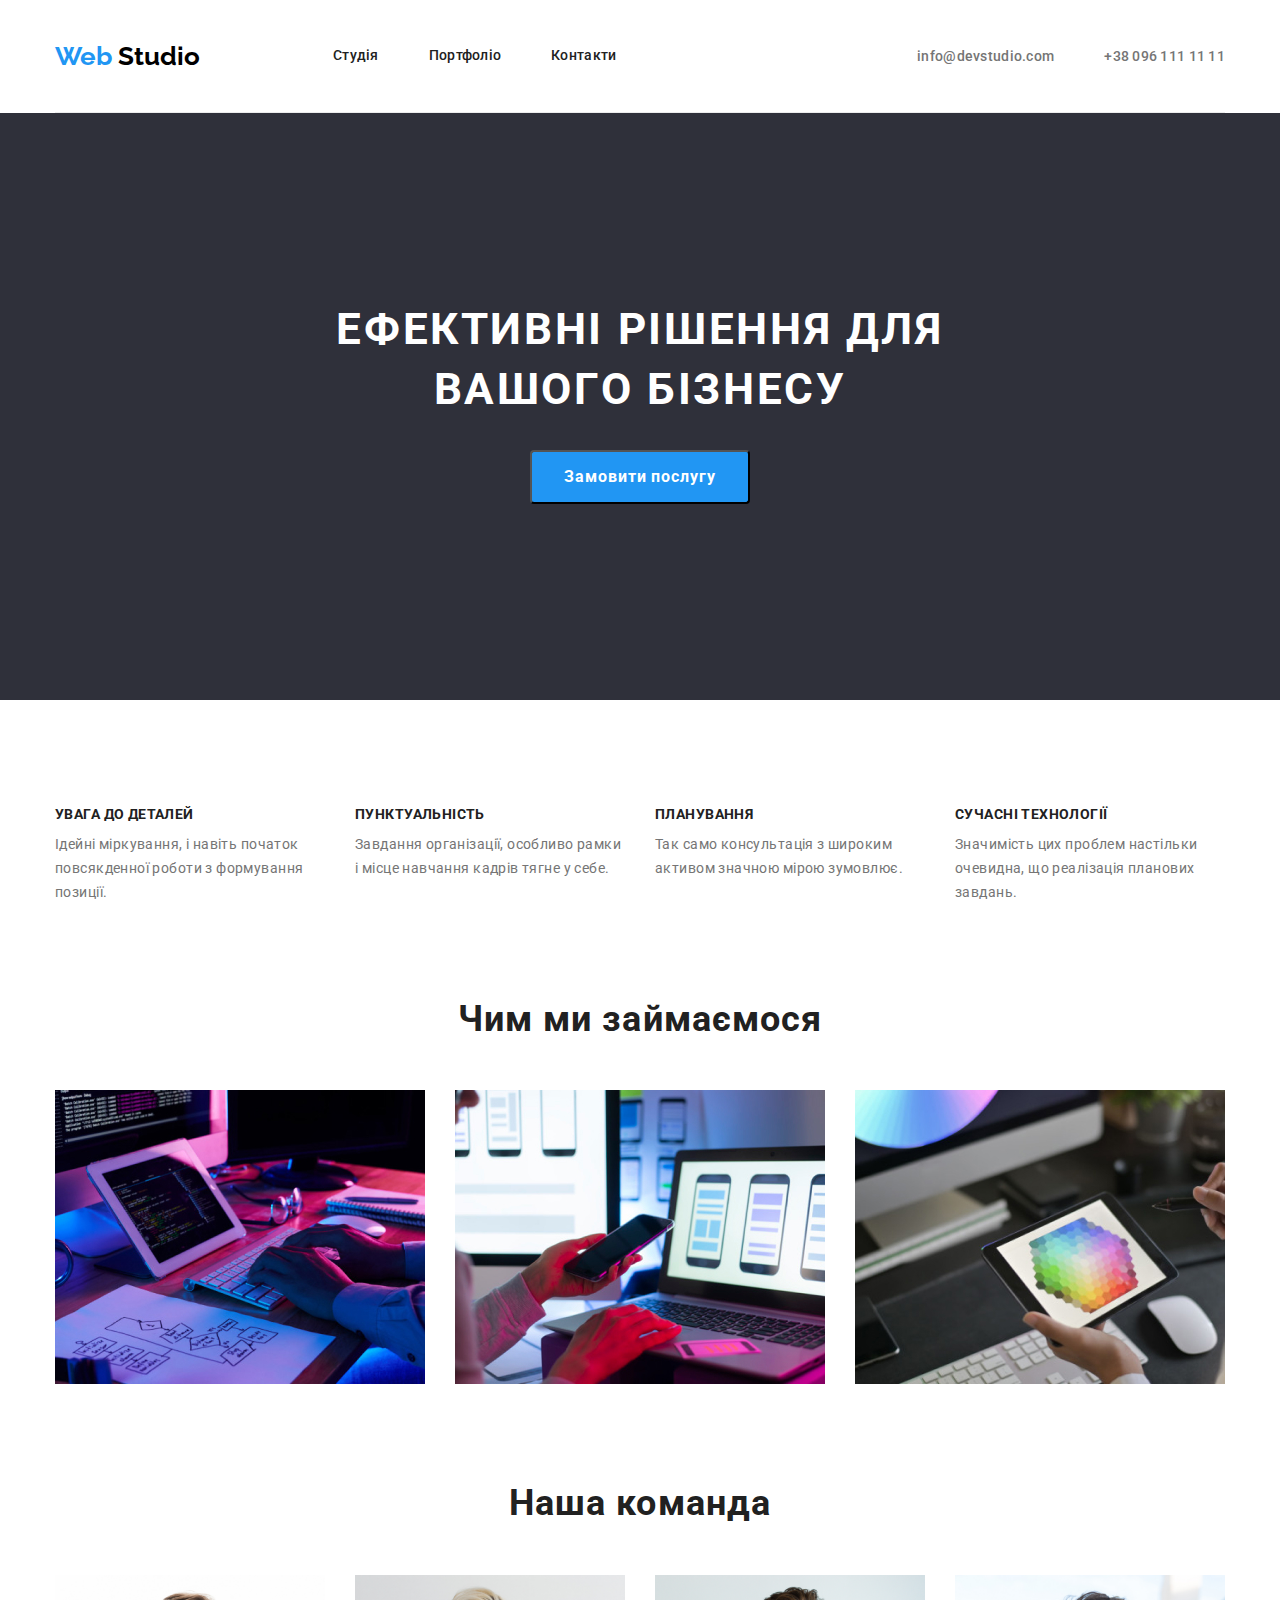
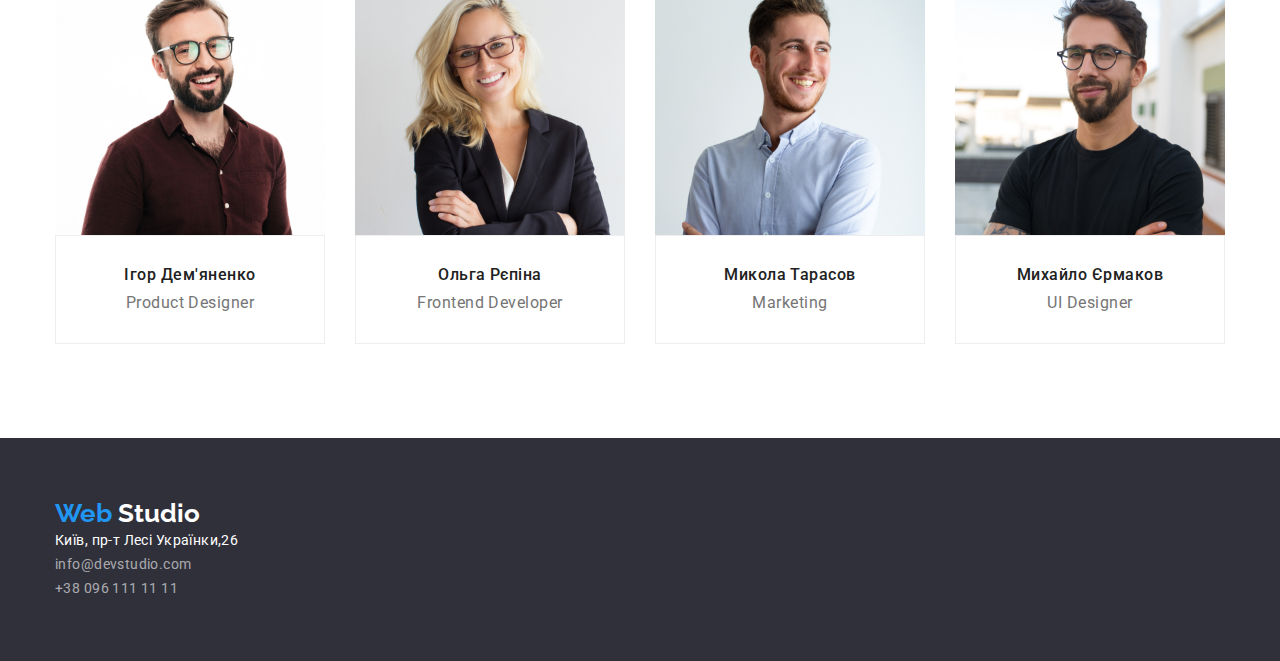
==== commit 9c1c737f: "update" ====
--- a/index.html
+++ b/index.html
@@ -11,13 +11,14 @@
   </head>
   <body>
     <div class="container container-body">
+      <section class="header-section">
       <header class="header">
         <nav class="main-nav">
           <a href="/" class="logo-web"> Web <span class="logo-studio"> Studio</span></a>
     
           <ul class="navigation">
             <li class="navigation-item"> <a href="#" class="item">Студія</a></li>
-            <li class="navigation-item"><a href="./index.html" class="item">Портфоліо</a></li>
+            <li class="navigation-item"><a href="./portfolio.html" class="item">Портфоліо</a></li>
             <li class="navigation-item"><a href="#" class="item">Контакти</a></li>
           </ul>
     
@@ -27,6 +28,7 @@
           </ul>
         </nav>
       </header>
+     </section>
     </div>
     <main>
         <section class="hero">
@@ -79,24 +81,24 @@
         <h2 class="submite-text">Наша команда</h2>
         <ul class="list-style">
           <li class="card">
-            <img src="images/teamcard1.jpg" alt="ігор дем'яненко" width="270" height="260" />
-            <h3 class="headline">Ігор Дем'яненко</h3>
-            <p class="headline-text">Product Designer</p>
+            <img src="images/teamcard1.jpg" alt="ігор дем'яненко" class="no-gap" width="270" height="260" />
+            <div class="wrapper-team"><h3 class="headline">Ігор Дем'яненко</h3>
+            <p class="headline-text">Product Designer</p></div>
           </li>
           <li class="card">
-            <img src="images/teamcard2.jpg" alt="ольга рєпіна" width="270" height="260" />
-            <h3 class="headline">Ольга Рєпіна</h3>
-            <p class="headline-text">Frontend Developer</p>
+            <img src="images/teamcard2.jpg" alt="ольга рєпіна" class="no-gap" width="270" height="260" />
+            <div class="wrapper-team"><h3 class="headline">Ольга Рєпіна</h3>
+            <p class="headline-text">Frontend Developer</p></div>
           </li>
           <li class="card">
-            <img src="images/teamcard3.jpg" alt="микола тарасов" width="270" height="260" />
-            <h3 class="headline">Микола Тарасов</h3>
-            <p class="headline-text">Marketing</p>
+            <img src="images/teamcard3.jpg" alt="микола тарасов" class="no-gap" width="270" height="260" />
+          <div class="wrapper-team"> <h3 class="headline">Микола Тарасов</h3>
+            <p class="headline-text">Marketing</p></div>
           </li>
           <li class="card">
-            <img src="images/teamcard4.jpg" alt="михайло єрмаков" width="270" height="260" />
-            <h3 class="headline">Михайло Єрмаков</h3>
-            <p class="headline-text">UI Designer</p>
+            <img src="images/teamcard4.jpg" alt="михайло єрмаков" class="no-gap" width="270" height="260" />
+            <div class="wrapper-team"><h3 class="headline">Михайло Єрмаков</h3>
+            <p class="headline-text">UI Designer</p></div>
           </li>
         </ul>
         </div>
@@ -105,14 +107,12 @@
     
     <footer class="footer">
       <div class="container"> 
-        <pre>
-      <a href="/" class="logo-web"> Web <span class="logo-studio"> Studio</span></a>
+      <a href="/" class="logo-web"> Web <span class="logo-footer"> Studio</span></a>
       <address class="address-list">
         <a class="item-adress" href="#">Київ, пр-т Лесі Українки,26 </a>
         <a class="item-mail" href="mailto:">info@devstudio.com</a>
         <a class="item-tel" href="tel:+380961111111">+38 096 111 11 11</a>
       </address>
-      </pre>
       </div>
     </footer>
 
--- a/css/styles.css
+++ b/css/styles.css
@@ -17,7 +17,9 @@
     width: 1200px;
     padding-left: 15px;
     padding-right: 15px;
-    margin: 0;
+    margin-left: auto;
+    margin-right: auto;
+
 }
 
 body {
@@ -26,7 +28,15 @@
     sans-serif;
     margin: 0;
 }
-
+.header{
+    
+    border-top: 0;
+    border-right: 0;
+    border-bottom-width: 1px;
+    border-bottom-style: solid;
+    border-block-color: #ECECEC;
+    border-left: 0;
+}
 .main-nav {
     display: flex;
     align-items: center;
@@ -81,6 +91,16 @@
     background-color: var(--brand-color); 
 }
 
+.item {
+    color: var(--main-color);
+    cursor: pointer;
+    font-size: 16px;
+    line-height: 1.62;
+    letter-spacing: 0.03em;
+    text-decoration: none;
+    list-style: none;
+}
+
 .adress-header{
     display: flex;
     text-decoration: none;
@@ -141,20 +161,19 @@
     font-size: 16px;
     font-weight: 700;
     line-height: 1.87;
-    display: flex;
+    display: block;
     align-items: center;
     letter-spacing: 0.06em;
     border-radius: 4px;
     padding-top: 10px;
     padding-right: 32px;
-    padding-bottom: 10px;
+    padding-bottom: 10px; 
     padding-left: 32px;
     text-align: center;
     margin-top: 30px;
     margin-bottom: 0px;
     margin-right: auto;
     margin-left:  auto;
-    width: 216px;
     
 }
 .main-button:hover {
@@ -173,8 +192,8 @@
 
 /*---------------------------------------PREFERENTS---------------*/
 .preferens {
-    margin-top: 107px;
-    margin-bottom: 0px; 
+    padding-top: 107px;
+ 
 }
 .caption {
     margin-top: 0px;
@@ -226,8 +245,7 @@
 
 
 .container-example {
-    margin-top: 94px;
-    margin-bottom: 0px;
+    padding-top: 94px;
 }
 .subtitle {
 
@@ -238,9 +256,8 @@
     letter-spacing: 0.03em;
     text-decoration: none;
     list-style: none;
-    margin-block-end: 0;
-    margin-block-start: 0;
-    margin-bottom: 16px;
+    margin-top: 0;
+    margin-bottom: 50px;
 }
 
 .list-example {
@@ -259,8 +276,8 @@
 
 /*---------------------------------------TEAM---------------*/
 .container-team {
-    margin-top: 94px;
-    margin-bottom: 0px;
+    padding-top: 94px;
+    padding-bottom: 94px;
 }
 
 .list-style {
@@ -273,7 +290,7 @@
     padding-top: 0;
     padding-left: 0;
     padding-left: 0;
-    padding-bottom: 94px;
+    padding-bottom: 0;
     text-decoration: none;
     list-style: none;
 }
@@ -296,7 +313,7 @@
 
 .team {
     margin-top:  94px;
-    margin-bottom:  0;
+    margin-bottom:  94px;
    
 
 }
@@ -309,7 +326,7 @@
     letter-spacing: 0.03em;
     text-decoration: none;
     list-style: none;
-    margin-top: 30px;
+    margin-top: 0;
     margin-bottom: 10px;
 }
  .headline-text {
@@ -319,15 +336,17 @@
     font-weight: 400;
     line-height: 1.18;
     letter-spacing: 0.03em;
-    margin-top: 0px;
-    margin-bottom: 30px;
-    
-}
-.card {
-border-bottom-width: 1px;
-border-bottom-style: solid;
-border-bottom-color: #757575;
-}
+    margin: 0;
+   
+}
+
+.wrapper-team {
+    padding-top: 30px;
+    padding-bottom: 30px;
+    border-width: 1px;
+    border-style: solid;
+    border-color: #EEEEEE;}
+
 
 .card:not(:last-child) {
     margin-right: 30px;
@@ -336,23 +355,14 @@
 
 /*----------------------PORTFOLIO-------------------*/
 .filter-main {
-    margin-top: 94px;
-    margin-bottom: 94px;
+padding-top: 94px;
+padding-bottom: 94px;
     }
 button {
     font-family: inherit;
 }
 
-.item {
-    color: var(--main-color);
-    background-color: #F5F4FA;
-    cursor: pointer;
-    font-size: 16px;
-    line-height: 1.62;
-    letter-spacing: 0.03em;
-    text-decoration: none;
-    list-style: none;
-}
+
 
 .item:hover {
     color: var(--wite-color);
@@ -360,7 +370,7 @@
 }
 
 .item:focus {
-    color:var(--wite-color);
+    color: var(--wite-color);
     background-color: var(--brand-color);
 }
 .filter .filter-item { 
@@ -373,13 +383,14 @@
     line-height: 1.62;
     text-align: center;
     letter-spacing: 0.03em;
-    border-radius: 4px;
     padding-top: 6px;
     padding-right: 22px;
     padding-bottom: 6px;
     padding-left: 22pt;
     text-align: center;
-    margin-right: 8px;
+   border: 0;
+   border-radius: 4px;
+   margin: 0;
    
 }
 
@@ -391,6 +402,8 @@
     text-decoration: none;
     list-style: none;
     padding: 0;
+    margin-top: 0;
+    margin-bottom: 0;
     
 }
 
@@ -418,10 +431,8 @@
     justify-content: center;
     margin-top: 50px;
     margin-bottom: 0;
-    padding-top: 0;
-    padding-left: 0;
-    padding-left: 0;
-    padding-bottom: 94px;
+    padding: 0;
+    
     text-decoration: none;
     list-style: none;
    
@@ -429,11 +440,9 @@
 .info {
     margin-right: 30px;
     margin-bottom: 30px;
-    border-bottom-width: 1px;
-    border-bottom-style: solid;
-    border-bottom-color: #757575;
-    text-decoration: none;
-    list-style: none;
+    text-decoration: none;
+    list-style: none;
+   
 
 }
 
@@ -443,19 +452,14 @@
 }
 
 .info .info-title {
-    margin-top: 20px;
     margin-bottom: 4px;
+    margin-top: 0;
     text-align: left;
     text-decoration: none;
     list-style: none;
 }
-.info .info-text {
-    margin-top: 0px;
-    margin-bottom: 20px;
-    text-align: left;
-    text-decoration: none;
-    list-style: none;
-}
+
+
 .info .info-title {
     color: var(--main-color);
     font-size: 18px;
@@ -471,17 +475,17 @@
     letter-spacing: 0.03em;
     text-decoration: none;
     list-style: none;
-}
-
-.text-link {
-    text-decoration: none;
-    list-style: none;
-}
-
-    
-.footer {
-    margin: 0;
-}
+    text-align: left;
+    margin: 0;
+}
+
+.info .text-link {
+    display: block;
+    text-decoration: none;
+    list-style: none;
+}
+
+
 .item-adress {
     color: var(--wite-color);
     background: #2F303A;
@@ -514,8 +518,33 @@
     text-decoration: none;
     list-style: none;
 }
+
+.wrapper {
+    padding-top: 20px;
+    padding-bottom: 20px;
+    border-width: 1px;
+    border-style: solid;
+    border-color: #EEEEEE;
+}
+.no-gap {
+    display: block;
+}
 .footer {
     background: #2F303A;
     display: block;
-    
-}
+    padding-top: 60px;
+    padding-bottom: 60px;
+}
+.logo-footer {
+    color: var(--wite-color);
+}
+ .item-adress {
+    display: block;
+}
+.item-mail {
+    display: block;
+}
+ 
+.item-tel {
+    display: block;
+}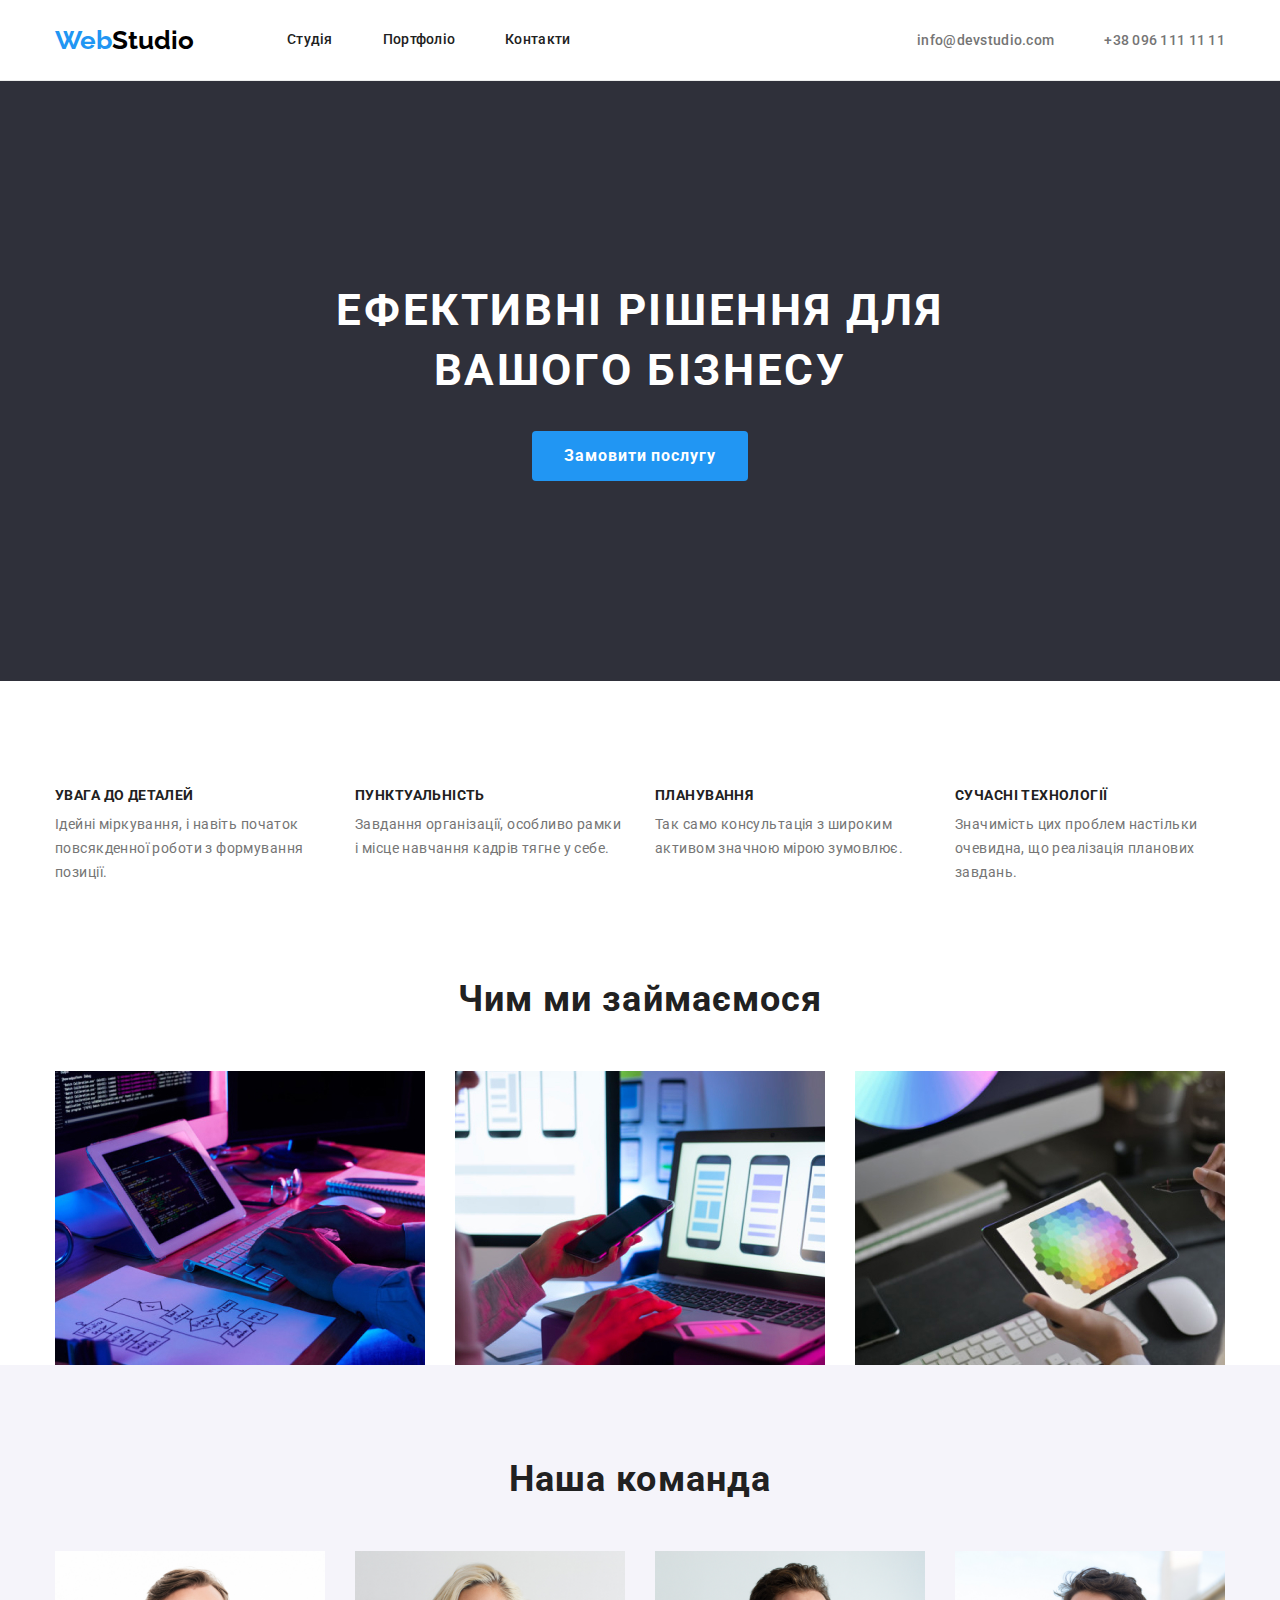
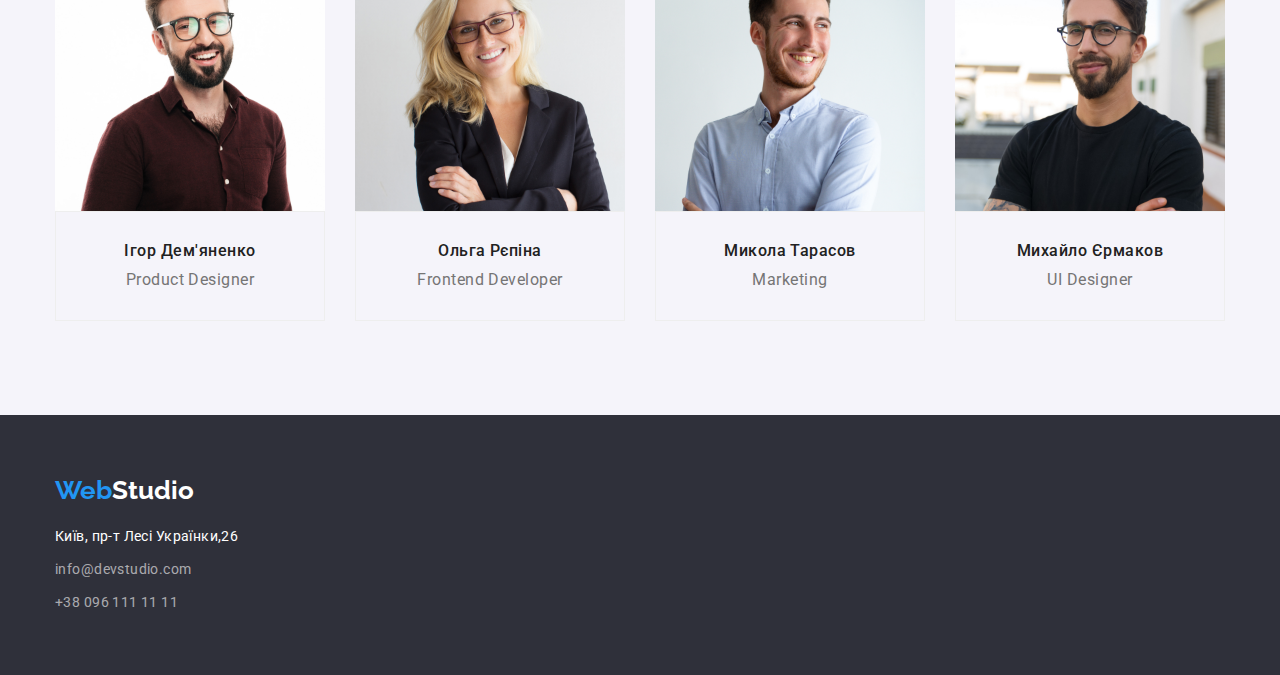
==== commit 833f78d6: "update" ====
--- a/index.html
+++ b/index.html
@@ -10,11 +10,11 @@
     <link rel="stylesheet" href="./css/styles.css">
   </head>
   <body>
-    <div class="container container-body">
-      <section class="header-section">
+ <section class="section-header">
+    <div class="container container-body"> 
       <header class="header">
         <nav class="main-nav">
-          <a href="/" class="logo-web"> Web <span class="logo-studio"> Studio</span></a>
+          <a href="/" class="logo-web">Web<span class="logo-studio">Studio</span></a>
     
           <ul class="navigation">
             <li class="navigation-item"> <a href="#" class="item">Студія</a></li>
@@ -28,15 +28,16 @@
           </ul>
         </nav>
       </header>
-     </section>
-    </div>
+      </div>
+      </section>
+
     <main>
-        <section class="hero">
-          <div class="container, hero-container">
+    <section class="hero">
+          <div class="container hero-container">
           <h1 class="slogan">Ефективні рішення для вашого бізнесу</h1>
           <button type="button" class="main-button">Замовити послугу</button>
         </div>
-        </section>
+    </section>
      <!-------------------------PREFERENS----------------->
         <section class="preferens">
         <div class="container">
@@ -63,7 +64,7 @@
       </section>
       
      <!----------------------------EXAMPLE----------------->
-      <section class="example container-example">
+      <section class="section container-example">
         <div class="container">
         <h2 class="subtitle"> Чим ми займаємося</h2>
         <ul class="list-example">
@@ -75,7 +76,7 @@
         </section>
       
     <!----------------------------TEAM----------------->
-        <section class="team, container-team">
+        <section class="section container-team">
         <div class="container ">
         
         <h2 class="submite-text">Наша команда</h2>
@@ -106,13 +107,13 @@
     </main>
     
     <footer class="footer">
-      <div class="container"> 
-      <a href="/" class="logo-web"> Web <span class="logo-footer"> Studio</span></a>
-      <address class="address-list">
-        <a class="item-adress" href="#">Київ, пр-т Лесі Українки,26 </a>
-        <a class="item-mail" href="mailto:">info@devstudio.com</a>
-        <a class="item-tel" href="tel:+380961111111">+38 096 111 11 11</a>
-      </address>
+      <div class="container">
+        <a href="/" class="logo-web">Web<span class="logo-footer">Studio</span></a>
+        <ul class=address>
+          <li class="point-address"> <a class="item-address" href="#">Київ, пр-т Лесі Українки,26 </a></li>
+          <li class="point-address"> <a class="item-mail" href="mailto:">info@devstudio.com</a></li>
+          <li class="point-address"> <a class="item-tel" href="tel:+380961111111">+38 096 111 11 11</a></li>
+        </ul>
       </div>
     </footer>
 
--- a/css/styles.css
+++ b/css/styles.css
@@ -28,19 +28,23 @@
     sans-serif;
     margin: 0;
 }
-.header{
-    
-    border-top: 0;
-    border-right: 0;
+
+
+    
+    .section-header {
+    
     border-bottom-width: 1px;
     border-bottom-style: solid;
     border-block-color: #ECECEC;
-    border-left: 0;
-}
+   
+    }
+
 .main-nav {
     display: flex;
     align-items: center;
-}
+   
+}
+
 .logo-web {
     color:var(--brand-color);
     font-family: "Raleway";
@@ -64,6 +68,10 @@
     text-decoration: none;
     list-style: none;
     margin-left: 93px;
+    margin-top: 0px;
+    margin-bottom: 0px;
+    background: none;
+    padding: 0;
 }
 
 .navigation .navigation-item:not(:last-child) {
@@ -83,12 +91,14 @@
 
  }
 .navigation .item:hover {
-    color: var(--wite-color); 
-    background-color: var(--brand-color);
+    color: var(--brand-color); 
+    background: none;
+   
  }
 .navigation .item:focus {
-    color: var(--wite-color);
-    background-color: var(--brand-color); 
+    color: var(--brand-color);
+    background: none;
+     
 }
 
 .item {
@@ -106,6 +116,8 @@
     text-decoration: none;
     list-style: none;
     margin-left: auto;
+    margin-top: 0px;
+    margin-bottom: 0px;
     padding: 0;
 }
 .adress-header .navigation-item +.navigation-item {
@@ -134,10 +146,10 @@
 
 .hero {
     background: #2F303A;
-}
-.hero-container {
-    height: 587px;
-}
+    padding-top: 200px;
+    padding-bottom: 200px;
+}
+
 
 .slogan {
     color: var(--wite-color);
@@ -152,7 +164,7 @@
     margin-right: auto;
     margin-bottom: auto;
     width: 696px;
-    padding-top: 187px;
+    
 }
 .main-button {
     color: var(--wite-color);
@@ -165,6 +177,7 @@
     align-items: center;
     letter-spacing: 0.06em;
     border-radius: 4px;
+    border: none;
     padding-top: 10px;
     padding-right: 32px;
     padding-bottom: 10px; 
@@ -187,10 +200,18 @@
 
 .hide {
     display: none;
+    margin: 0;
 }
 
 
 /*---------------------------------------PREFERENTS---------------*/
+img {
+    margin: 0;
+    padding: 0;
+    display: block;
+    max-width: 100%;
+    height: auto;
+}
 .preferens {
     padding-top: 107px;
  
@@ -244,9 +265,14 @@
 /*---------------------------------------EXAMPLE---------------*/
 
 
-.container-example {
+.section {
     padding-top: 94px;
-}
+    padding-bottom: 94px;
+}
+ .container-example {
+    padding-bottom: 0;
+  }
+
 .subtitle {
 
     color: var(--main-color);
@@ -276,8 +302,8 @@
 
 /*---------------------------------------TEAM---------------*/
 .container-team {
-    padding-top: 94px;
-    padding-bottom: 94px;
+
+    background: #F5F4FA;
 }
 
 .list-style {
@@ -328,6 +354,7 @@
     list-style: none;
     margin-top: 0;
     margin-bottom: 10px;
+   
 }
  .headline-text {
     text-align: center;
@@ -337,6 +364,7 @@
     line-height: 1.18;
     letter-spacing: 0.03em;
     margin: 0;
+    
    
 }
 
@@ -354,10 +382,7 @@
 
 
 /*----------------------PORTFOLIO-------------------*/
-.filter-main {
-padding-top: 94px;
-padding-bottom: 94px;
-    }
+
 button {
     font-family: inherit;
 }
@@ -467,6 +492,8 @@
     letter-spacing: 0.06em;
     text-decoration: none;
     list-style: none;
+    padding-left: 24px;
+    padding-right: 24px;
 }
 .info .info-text {
     color: #757575;
@@ -477,6 +504,8 @@
     list-style: none;
     text-align: left;
     margin: 0;
+    padding-left: 24px;
+    padding-right: 24px;
 }
 
 .info .text-link {
@@ -485,12 +514,22 @@
     list-style: none;
 }
 
-
-.item-adress {
+.address {
+    padding: 0;
+    margin-top: 20px;
+    margin-bottom: 0;
+    text-decoration: none;
+    list-style: none;
+}
+.point-address:not(:last-child) {
+            margin-bottom: 9px;
+}
+
+.item-address {
     color: var(--wite-color);
     background: #2F303A;
     font-style: normal;
-    
+
     font-size: 14px;
     line-height: 1.71;
     letter-spacing: 0.03em;
